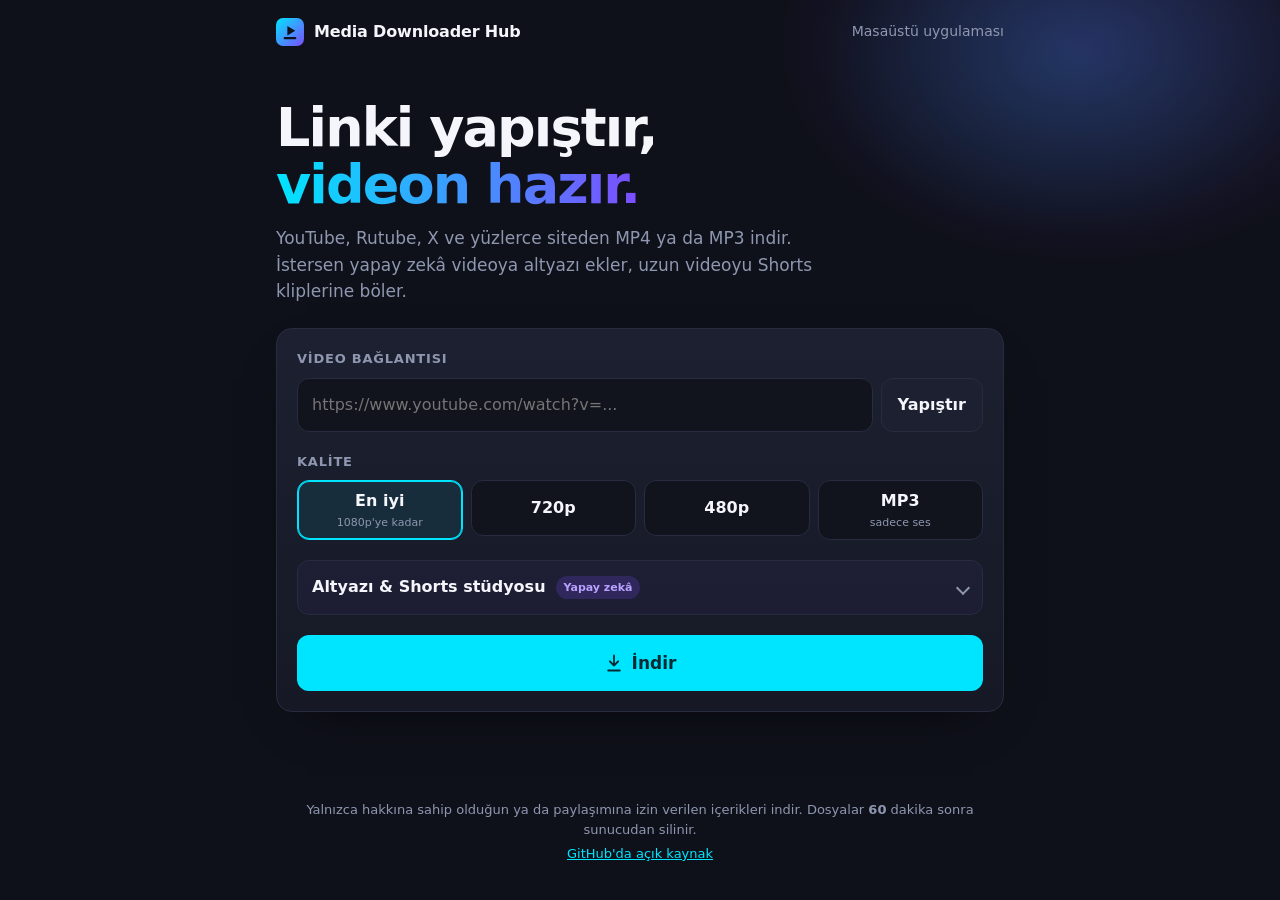
==== web/index.html @ e340b414 "feat: web site + free server setup, fix API/subtitle bugs Web site - web/: paste-a-link download pag" ====
<!doctype html>
<html lang="tr">
<head>
  <meta charset="utf-8">
  <meta name="viewport" content="width=device-width, initial-scale=1">
  <title>Media Downloader Hub</title>
  <meta name="description" content="Video bağlantısını yapıştır, MP4 veya MP3 olarak indir. İstersen yapay zekâ altyazı ve Shorts klipleri ekler.">
  <meta name="theme-color" content="#0F111A">
  <link rel="icon" href="favicon.svg" type="image/svg+xml">
  <link rel="stylesheet" href="style.css">
</head>
<body>
  <div class="glow" aria-hidden="true"></div>

  <header class="topbar">
    <a class="brand" href="/">
      <img src="favicon.svg" alt="" width="28" height="28">
      <span>Media Downloader Hub</span>
    </a>
    <a class="toplink" id="desktop-link" href="https://github.com/Oguzhan61-dilmac/media-downloader-hub" target="_blank" rel="noopener">Masaüstü uygulaması</a>
  </header>

  <main class="wrap">
    <section class="hero">
      <h1>Linki yapıştır,<br><span class="accent">videon hazır.</span></h1>
      <p>YouTube, Rutube, X ve yüzlerce siteden MP4 ya da MP3 indir. İstersen yapay zekâ videoya altyazı ekler, uzun videoyu Shorts kliplerine böler.</p>
    </section>

    <div class="banner" id="yt-banner" hidden role="status">
      <strong>YouTube indirmeleri şu an sunucuda çalışmıyor.</strong>
      <span>Diğer siteler çalışmaya devam ediyor. YouTube için <a id="banner-desktop-link" href="#" target="_blank" rel="noopener">masaüstü uygulamasını</a> kullanabilirsin; indirme kendi bağlantından yapılır.</span>
    </div>

    <form class="card" id="form" novalidate>
      <label class="label" for="url">Video bağlantısı</label>
      <div class="url-row">
        <input id="url" name="url" type="url" inputmode="url" autocomplete="off" spellcheck="false"
               placeholder="https://www.youtube.com/watch?v=..." required>
        <button type="button" class="btn ghost" id="paste-btn">Yapıştır</button>
      </div>

      <fieldset class="chips" id="format-group">
        <legend class="label">Kalite</legend>
        <label><input type="radio" name="format" value="best" checked><span>En iyi <small>1080p'ye kadar</small></span></label>
        <label><input type="radio" name="format" value="720p"><span>720p</span></label>
        <label><input type="radio" name="format" value="480p"><span>480p</span></label>
        <label><input type="radio" name="format" value="mp3"><span>MP3 <small>sadece ses</small></span></label>
      </fieldset>

      <details class="studio" id="studio">
        <summary>
          <span class="studio-title">Altyazı &amp; Shorts stüdyosu</span>
          <span class="badge">Yapay zekâ</span>
        </summary>

        <label class="switch">
          <input type="checkbox" id="auto_subtitle">
          <span class="track" aria-hidden="true"></span>
          <span>Videoya otomatik altyazı ekle</span>
        </label>

        <div class="studio-grid" id="sub-options">
          <label>Altyazı dili
            <select id="target_lang">
              <option value="tr">Türkçe</option>
              <option value="en">İngilizce</option>
              <option value="es">İspanyolca</option>
              <option value="de">Almanca</option>
              <option value="fr">Fransızca</option>
              <option value="ar">Arapça</option>
              <option value="ru">Rusça</option>
            </select>
          </label>
          <label>Stil
            <select id="subtitle_style">
              <option value="hormozi">Viral (sarı, kalın)</option>
              <option value="minimalist">Minimalist kutu</option>
              <option value="cyberpunk">Cyberpunk neon</option>
            </select>
          </label>
          <label>Konum
            <select id="subtitle_position">
              <option value="bottom">Alt (Shorts/Reels)</option>
              <option value="center">Orta</option>
              <option value="top">Üst</option>
            </select>
          </label>
        </div>

        <label class="switch">
          <input type="checkbox" id="auto_split">
          <span class="track" aria-hidden="true"></span>
          <span>30–60 saniyelik Shorts kliplerine böl <small>(ZIP)</small></span>
        </label>
        <label class="switch">
          <input type="checkbox" id="clean_audio">
          <span class="track" aria-hidden="true"></span>
          <span>Arka plan gürültüsünü azalt</span>
        </label>
        <p class="hint" id="sub-hint">Altyazı için videolar en fazla <b data-limit="max_subtitle_duration_str">5:00</b> uzunluğunda olabilir.</p>
      </details>

      <p class="error" id="form-error" role="alert" hidden></p>

      <button type="submit" class="btn primary" id="submit-btn">
        <svg viewBox="0 0 24 24" width="20" height="20" aria-hidden="true"><path d="M12 3v12m0 0l-5-5m5 5l5-5M5 21h14" fill="none" stroke="currentColor" stroke-width="2.2" stroke-linecap="round" stroke-linejoin="round"/></svg>
        <span>İndir</span>
      </button>
    </form>

    <section class="card progress" id="progress" hidden aria-live="polite">
      <div class="progress-head">
        <div>
          <p class="step" id="step-name">Başlatılıyor...</p>
          <p class="detail" id="step-detail"></p>
        </div>
        <span class="pct" id="pct">%0</span>
      </div>
      <div class="bar"><div class="fill" id="bar-fill"></div></div>
      <div class="progress-foot">
        <button type="button" class="btn link" id="cancel-btn">İptal et</button>
      </div>
    </section>

    <section class="card result" id="result" hidden>
      <div class="result-icon" aria-hidden="true">
        <svg viewBox="0 0 24 24" width="26" height="26"><path d="M5 12.5l4.5 4.5L19 7.5" fill="none" stroke="currentColor" stroke-width="2.6" stroke-linecap="round" stroke-linejoin="round"/></svg>
      </div>
      <p class="result-title">Dosyan hazır</p>
      <p class="result-file"><span id="result-name"></span> <span class="muted" id="result-size"></span></p>
      <p class="muted small" id="result-note"></p>
      <a class="btn primary" id="download-link" href="#" download>Dosyayı indir</a>
      <button type="button" class="btn link" id="again-btn">Yeni bağlantı indir</button>
    </section>
  </main>

  <footer class="footer">
    <p>Yalnızca hakkına sahip olduğun ya da paylaşımına izin verilen içerikleri indir. Dosyalar <b data-limit="file_ttl_min">60</b> dakika sonra sunucudan silinir.</p>
    <p><a href="https://github.com/Oguzhan61-dilmac/media-downloader-hub" target="_blank" rel="noopener">GitHub'da açık kaynak</a></p>
  </footer>

  <script src="app.js"></script>
</body>
</html>
---- web/style.css ----
:root {
  --bg: #0F111A;
  --card: #161925;
  --card-2: #1C2030;
  --border: #282C3F;
  --input: #11131D;
  --text: #F4F6FB;
  --muted: #8F97B0;
  --accent: #00E5FF;
  --accent-ink: #062A31;
  --violet: #7C4DFF;
  --success: #00E676;
  --error: #FF6B6B;
  --warn: #FFD54F;
  --radius: 16px;
  --font: ui-sans-serif, system-ui, -apple-system, "Segoe UI", Roboto, "Helvetica Neue", Arial, sans-serif;
}

* { box-sizing: border-box; }
html { -webkit-text-size-adjust: 100%; }
body {
  margin: 0;
  min-height: 100vh;
  background: var(--bg);
  color: var(--text);
  font: 16px/1.55 var(--font);
  display: flex;
  flex-direction: column;
  overflow-x: hidden;
}
[hidden] { display: none !important; }
a { color: var(--accent); }

.glow {
  position: fixed;
  inset: -30vh -20vw auto auto;
  width: 70vw;
  height: 70vh;
  background: radial-gradient(closest-side, rgba(124, 77, 255, .22), transparent 70%),
              radial-gradient(closest-side, rgba(0, 229, 255, .14), transparent 70%) 40% 60% / 80% 80% no-repeat;
  pointer-events: none;
  z-index: 0;
}

.topbar, .wrap, .footer { position: relative; z-index: 1; }

.topbar {
  display: flex;
  align-items: center;
  justify-content: space-between;
  gap: 12px;
  max-width: 760px;
  width: 100%;
  margin: 0 auto;
  padding: 18px 16px;
}
.brand {
  display: inline-flex;
  align-items: center;
  gap: 10px;
  color: var(--text);
  text-decoration: none;
  font-weight: 700;
  letter-spacing: -.01em;
}
.toplink { color: var(--muted); text-decoration: none; font-size: 14px; }
.toplink:hover { color: var(--text); }

.wrap {
  max-width: 760px;
  width: 100%;
  margin: 0 auto;
  padding: 8px 16px 40px;
  flex: 1;
}

.hero { padding: 28px 0 24px; }
.hero h1 {
  margin: 0 0 12px;
  font-size: clamp(34px, 7vw, 54px);
  line-height: 1.05;
  letter-spacing: -.035em;
  font-weight: 800;
}
.accent {
  background: linear-gradient(90deg, var(--accent), var(--violet));
  -webkit-background-clip: text;
  background-clip: text;
  color: transparent;
}
.hero p { margin: 0; max-width: 560px; color: var(--muted); font-size: 17px; }

.banner {
  display: grid;
  gap: 4px;
  margin-bottom: 16px;
  padding: 14px 16px;
  border: 1px solid rgba(255, 213, 79, .35);
  background: rgba(255, 213, 79, .08);
  border-radius: 12px;
  font-size: 14px;
}
.banner strong { color: var(--warn); }

.card {
  background: linear-gradient(180deg, var(--card-2), var(--card));
  border: 1px solid var(--border);
  border-radius: var(--radius);
  padding: 20px;
  margin-bottom: 16px;
  box-shadow: 0 20px 50px -30px rgba(0, 0, 0, .8);
}

.label {
  display: block;
  font-size: 13px;
  font-weight: 600;
  color: var(--muted);
  text-transform: uppercase;
  letter-spacing: .06em;
  margin-bottom: 8px;
  padding: 0;
}

.url-row { display: flex; gap: 8px; }
input[type="url"], select {
  width: 100%;
  min-width: 0;
  background: var(--input);
  color: var(--text);
  border: 1px solid var(--border);
  border-radius: 12px;
  padding: 14px 14px;
  font: inherit;
  outline: none;
  transition: border-color .15s, box-shadow .15s;
}
input[type="url"]:focus, select:focus {
  border-color: var(--accent);
  box-shadow: 0 0 0 3px rgba(0, 229, 255, .18);
}
select { padding: 11px 12px; appearance: none; background-image: linear-gradient(45deg, transparent 50%, var(--muted) 50%), linear-gradient(135deg, var(--muted) 50%, transparent 50%); background-position: calc(100% - 18px) 52%, calc(100% - 13px) 52%; background-size: 5px 5px; background-repeat: no-repeat; padding-right: 32px; }

.btn {
  display: inline-flex;
  align-items: center;
  justify-content: center;
  gap: 8px;
  border: 0;
  border-radius: 12px;
  font: inherit;
  font-weight: 700;
  cursor: pointer;
  text-decoration: none;
  transition: transform .08s, filter .15s, background .15s;
}
.btn:active { transform: translateY(1px); }
.btn.primary {
  width: 100%;
  padding: 15px 18px;
  background: var(--accent);
  color: var(--accent-ink);
  font-size: 17px;
}
.btn.primary:hover { filter: brightness(1.08); }
.btn.primary:disabled { background: #2E344E; color: var(--muted); cursor: progress; }
.btn.ghost {
  flex: none;
  padding: 0 16px;
  background: var(--card-2);
  color: var(--text);
  border: 1px solid var(--border);
}
.btn.ghost:hover { border-color: var(--accent); }
.btn.link { background: none; color: var(--muted); padding: 8px; font-weight: 600; }
.btn.link:hover { color: var(--text); }

.chips {
  display: grid;
  grid-template-columns: repeat(4, 1fr);
  gap: 8px;
  border: 0;
  margin: 20px 0 0;
  padding: 0;
}
.chips legend { grid-column: 1 / -1; }
.chips label { position: relative; }
.chips input { position: absolute; opacity: 0; pointer-events: none; }
.chips span {
  display: flex;
  flex-direction: column;
  align-items: center;
  justify-content: center;
  min-height: 56px;
  padding: 8px 6px;
  text-align: center;
  border: 1px solid var(--border);
  border-radius: 12px;
  background: var(--input);
  font-weight: 700;
  cursor: pointer;
  transition: border-color .15s, background .15s;
}
.chips small { font-weight: 500; font-size: 11px; color: var(--muted); }
.chips input:checked + span {
  border-color: var(--accent);
  background: rgba(0, 229, 255, .08);
  box-shadow: inset 0 0 0 1px var(--accent);
}
.chips input:focus-visible + span { outline: 2px solid var(--accent); outline-offset: 2px; }

.studio {
  margin: 20px 0 0;
  border: 1px solid var(--border);
  border-radius: 12px;
  background: rgba(124, 77, 255, .05);
  padding: 0 14px;
}
.studio summary {
  display: flex;
  align-items: center;
  gap: 10px;
  padding: 14px 0;
  cursor: pointer;
  list-style: none;
  font-weight: 700;
}
.studio summary::-webkit-details-marker { display: none; }
.studio summary::after {
  content: "";
  margin-left: auto;
  width: 8px;
  height: 8px;
  border-right: 2px solid var(--muted);
  border-bottom: 2px solid var(--muted);
  transform: rotate(45deg);
  transition: transform .2s;
}
.studio[open] summary::after { transform: rotate(-135deg); }
.badge {
  flex: none;
  white-space: nowrap;
  font-size: 11px;
  font-weight: 700;
  padding: 3px 8px;
  border-radius: 99px;
  background: rgba(124, 77, 255, .2);
  color: #B9A2FF;
}
.studio.disabled { opacity: .5; pointer-events: none; }

.studio-grid {
  display: grid;
  grid-template-columns: repeat(3, 1fr);
  gap: 10px;
  margin: 4px 0 12px;
}
.studio-grid label { display: grid; gap: 6px; font-size: 13px; color: var(--muted); font-weight: 600; }
.studio-grid.off { opacity: .45; }

.switch {
  display: flex;
  align-items: center;
  gap: 12px;
  padding: 8px 0;
  cursor: pointer;
  font-weight: 600;
}
.switch input { position: absolute; opacity: 0; pointer-events: none; }
.switch small { color: var(--muted); font-weight: 500; }
.track {
  flex: none;
  position: relative;
  width: 42px;
  height: 24px;
  border-radius: 99px;
  background: #2A2F45;
  transition: background .15s;
}
.track::after {
  content: "";
  position: absolute;
  top: 3px;
  left: 3px;
  width: 18px;
  height: 18px;
  border-radius: 50%;
  background: #fff;
  transition: transform .15s;
}
.switch input:checked + .track { background: var(--violet); }
.switch input:checked + .track::after { transform: translateX(18px); }
.switch input:focus-visible + .track { outline: 2px solid var(--accent); outline-offset: 2px; }
.switch input:disabled ~ * { opacity: .45; }

.hint { margin: 6px 0 14px; color: var(--muted); font-size: 13px; }
.error {
  margin: 16px 0 0;
  padding: 12px 14px;
  border-radius: 12px;
  background: rgba(255, 107, 107, .1);
  border: 1px solid rgba(255, 107, 107, .35);
  color: #FFC4C4;
  white-space: pre-line;
  font-size: 15px;
}
form .btn.primary { margin-top: 20px; }

.progress-head { display: flex; align-items: flex-start; justify-content: space-between; gap: 16px; }
.step { margin: 0; font-weight: 700; }
.detail { margin: 2px 0 0; color: var(--muted); font-size: 14px; min-height: 1.4em; }
.pct { font-weight: 800; font-size: 22px; color: var(--accent); font-variant-numeric: tabular-nums; }
.bar { margin-top: 14px; height: 10px; border-radius: 99px; background: #222638; overflow: hidden; }
.fill {
  height: 100%;
  width: 0;
  border-radius: inherit;
  background: linear-gradient(90deg, var(--accent), var(--violet));
  transition: width .4s ease;
}
.progress.indeterminate .fill { width: 35% !important; animation: slide 1.2s ease-in-out infinite; }
@keyframes slide { from { transform: translateX(-100%); } to { transform: translateX(290%); } }
.progress-foot { display: flex; justify-content: flex-end; margin-top: 8px; }

.result { text-align: center; }
.result-icon {
  width: 52px;
  height: 52px;
  margin: 4px auto 10px;
  border-radius: 50%;
  display: grid;
  place-items: center;
  background: rgba(0, 230, 118, .12);
  color: var(--success);
}
.result-title { margin: 0; font-size: 20px; font-weight: 800; }
.result-file { margin: 6px 0 2px; word-break: break-word; }
.result .btn.primary { margin-top: 14px; }
.muted { color: var(--muted); }
.small { font-size: 13px; }

.footer {
  max-width: 760px;
  width: 100%;
  margin: 0 auto;
  padding: 0 16px 32px;
  color: var(--muted);
  font-size: 13px;
  text-align: center;
}
.footer p { margin: 4px 0; }

@media (max-width: 560px) {
  .chips { grid-template-columns: repeat(2, 1fr); }
  .studio-grid { grid-template-columns: 1fr; }
  .card { padding: 16px; }
  .hero { padding-top: 12px; }
  .toplink { display: none; }
}

@media (prefers-reduced-motion: reduce) {
  * { transition: none !important; animation: none !important; }
}
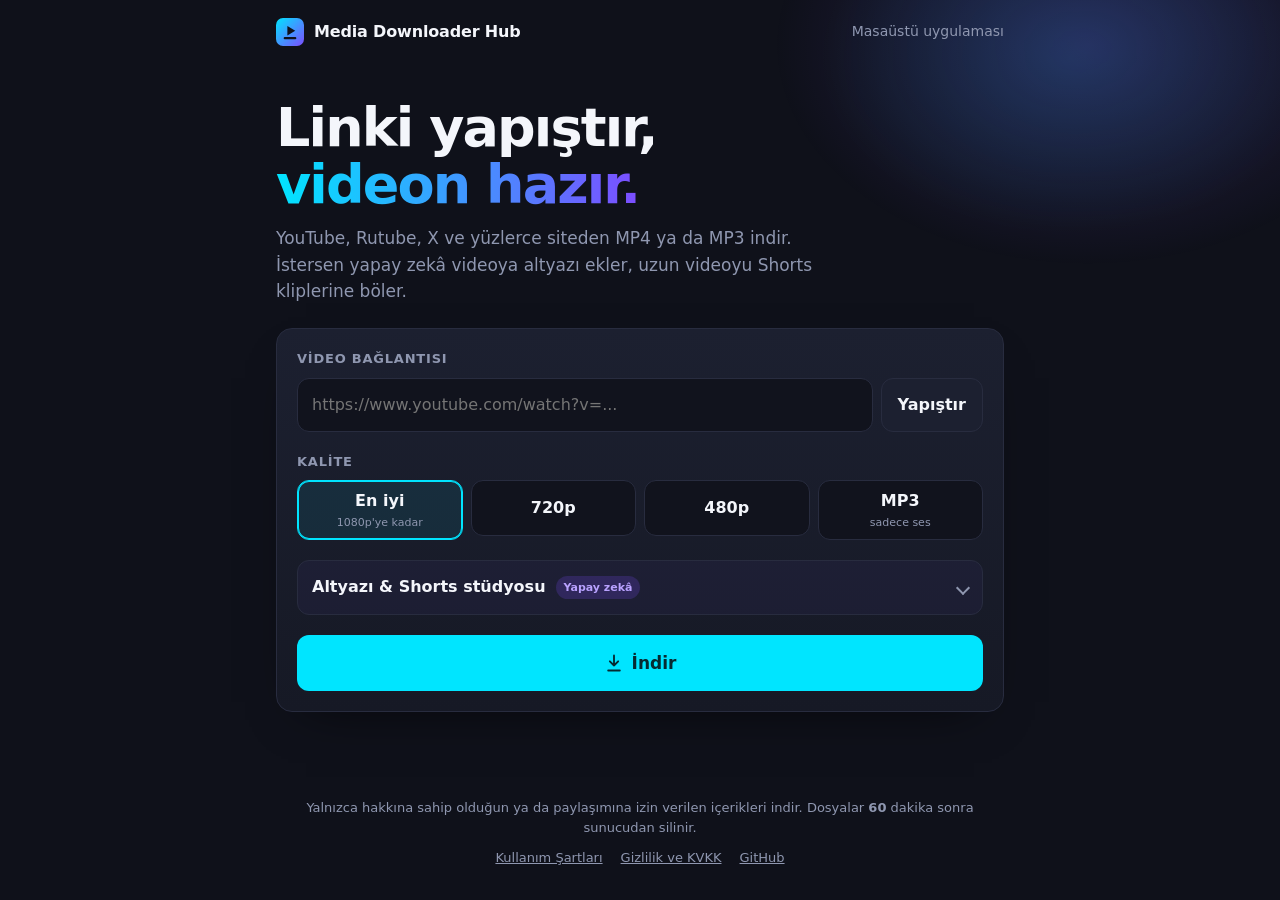
==== commit f0775dde: "feat: prepare site for a public launch on a custom domain - Caddy: serve "ornek.com, www.ornek.com" " ====
--- a/web/index.html
+++ b/web/index.html
@@ -6,6 +6,12 @@
   <title>Media Downloader Hub</title>
   <meta name="description" content="Video bağlantısını yapıştır, MP4 veya MP3 olarak indir. İstersen yapay zekâ altyazı ve Shorts klipleri ekler.">
   <meta name="theme-color" content="#0F111A">
+  <meta property="og:type" content="website">
+  <meta property="og:title" content="Media Downloader Hub — Linki yapıştır, videon hazır">
+  <meta property="og:description" content="Video bağlantısını yapıştır, MP4 veya MP3 olarak indir. Yapay zekâ altyazı ve Shorts klipleri.">
+  <meta property="og:image" content="/og-image.png">
+  <meta property="og:locale" content="tr_TR">
+  <meta name="twitter:card" content="summary_large_image">
   <link rel="icon" href="favicon.svg" type="image/svg+xml">
   <link rel="stylesheet" href="style.css">
 </head>
@@ -100,6 +106,8 @@
         <p class="hint" id="sub-hint">Altyazı için videolar en fazla <b data-limit="max_subtitle_duration_str">5:00</b> uzunluğunda olabilir.</p>
       </details>
 
+      <div class="turnstile" id="turnstile" hidden></div>
+
       <p class="error" id="form-error" role="alert" hidden></p>
 
       <button type="submit" class="btn primary" id="submit-btn">
@@ -136,7 +144,12 @@
 
   <footer class="footer">
     <p>Yalnızca hakkına sahip olduğun ya da paylaşımına izin verilen içerikleri indir. Dosyalar <b data-limit="file_ttl_min">60</b> dakika sonra sunucudan silinir.</p>
-    <p><a href="https://github.com/Oguzhan61-dilmac/media-downloader-hub" target="_blank" rel="noopener">GitHub'da açık kaynak</a></p>
+    <nav class="footer-links">
+      <a href="/kullanim-sartlari.html">Kullanım Şartları</a>
+      <a href="/gizlilik.html">Gizlilik ve KVKK</a>
+      <a href="mailto:" data-contact hidden>İletişim / Telif bildirimi</a>
+      <a href="https://github.com/Oguzhan61-dilmac/media-downloader-hub" target="_blank" rel="noopener">GitHub</a>
+    </nav>
   </footer>
 
   <script src="app.js"></script>
--- a/web/style.css
+++ b/web/style.css
@@ -349,6 +349,18 @@
   text-align: center;
 }
 .footer p { margin: 4px 0; }
+.footer-links { display: flex; flex-wrap: wrap; justify-content: center; gap: 6px 18px; margin-top: 10px; }
+.footer-links a { color: var(--muted); }
+.footer-links a:hover { color: var(--text); }
+.turnstile { margin-top: 18px; display: flex; justify-content: center; min-height: 65px; }
+
+/* legal pages */
+.legal { max-width: 760px; }
+.legal h1 { font-size: clamp(28px, 5vw, 38px); letter-spacing: -.02em; margin: 24px 0 6px; }
+.legal h2 { font-size: 18px; margin: 28px 0 8px; }
+.legal p, .legal li { color: #C9CEDD; }
+.legal ul { padding-left: 20px; }
+.legal .updated { color: var(--muted); font-size: 14px; margin: 0 0 20px; }
 
 @media (max-width: 560px) {
   .chips { grid-template-columns: repeat(2, 1fr); }
